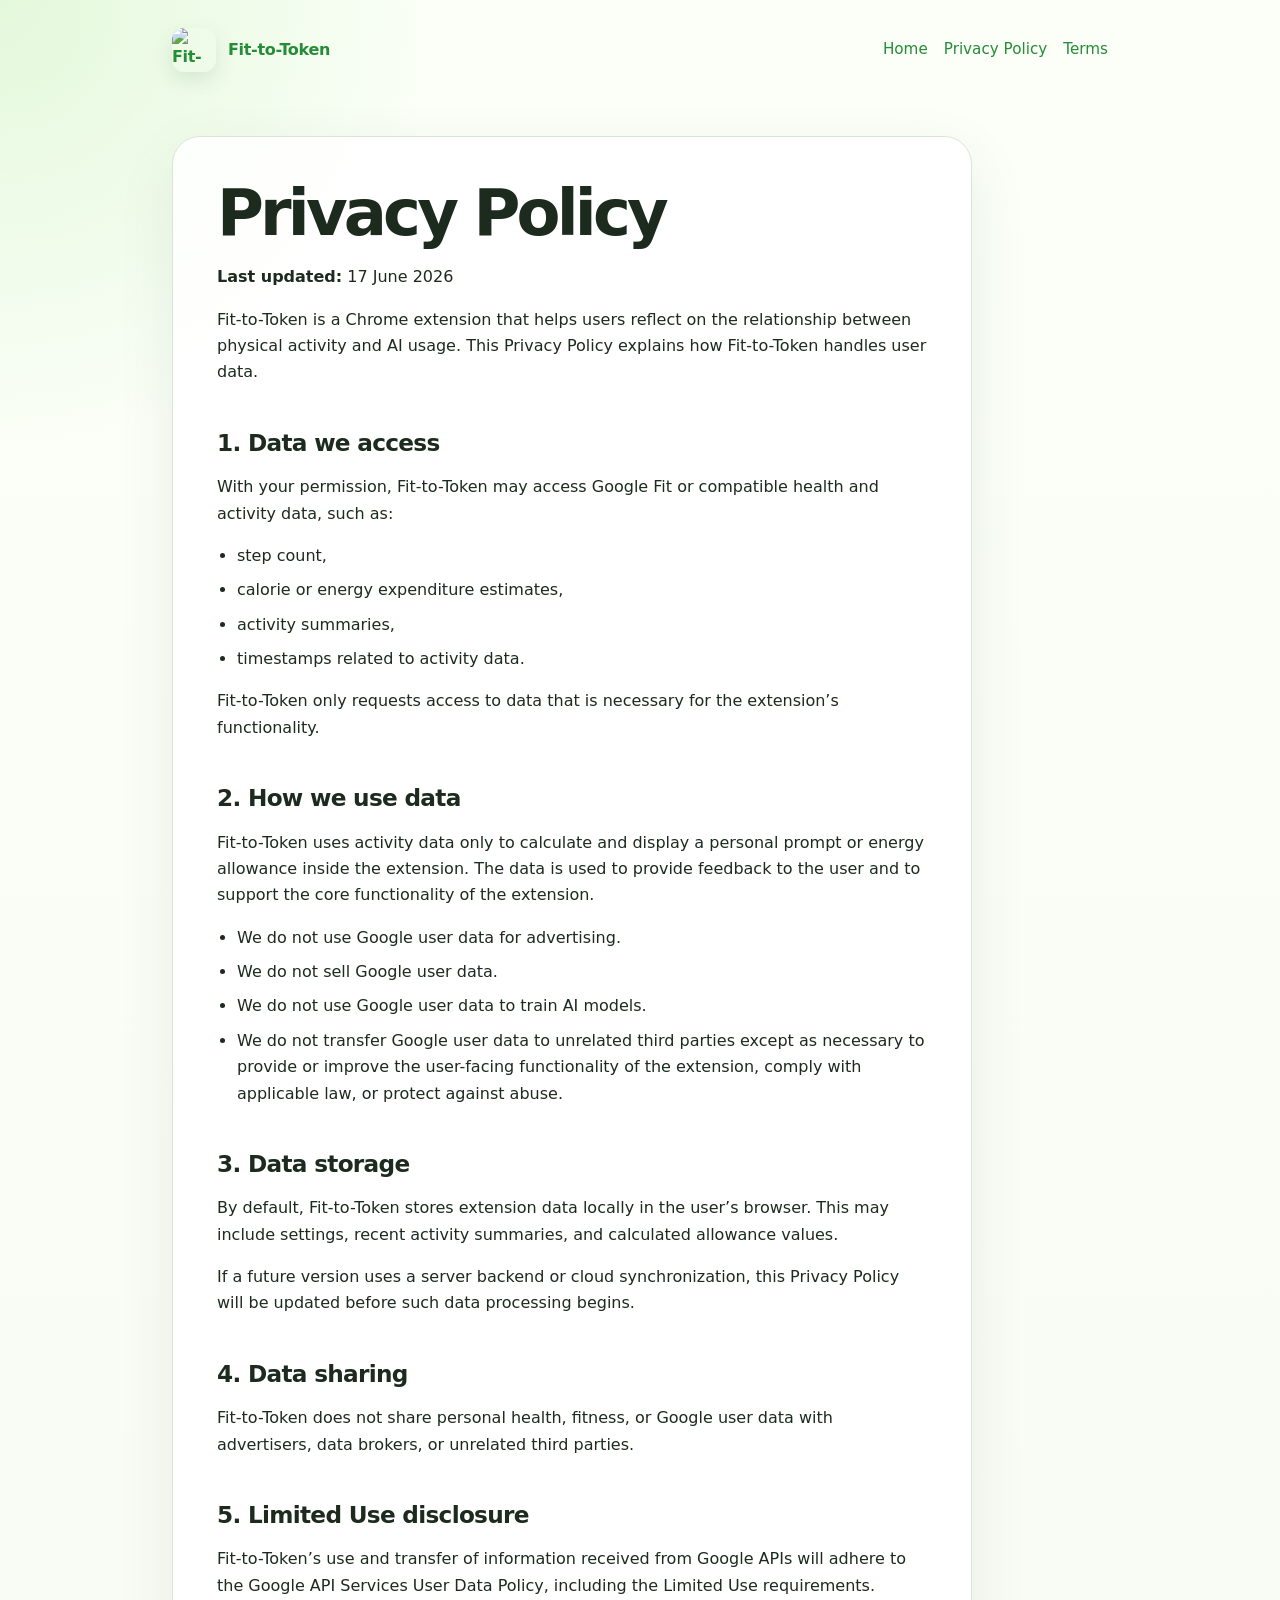
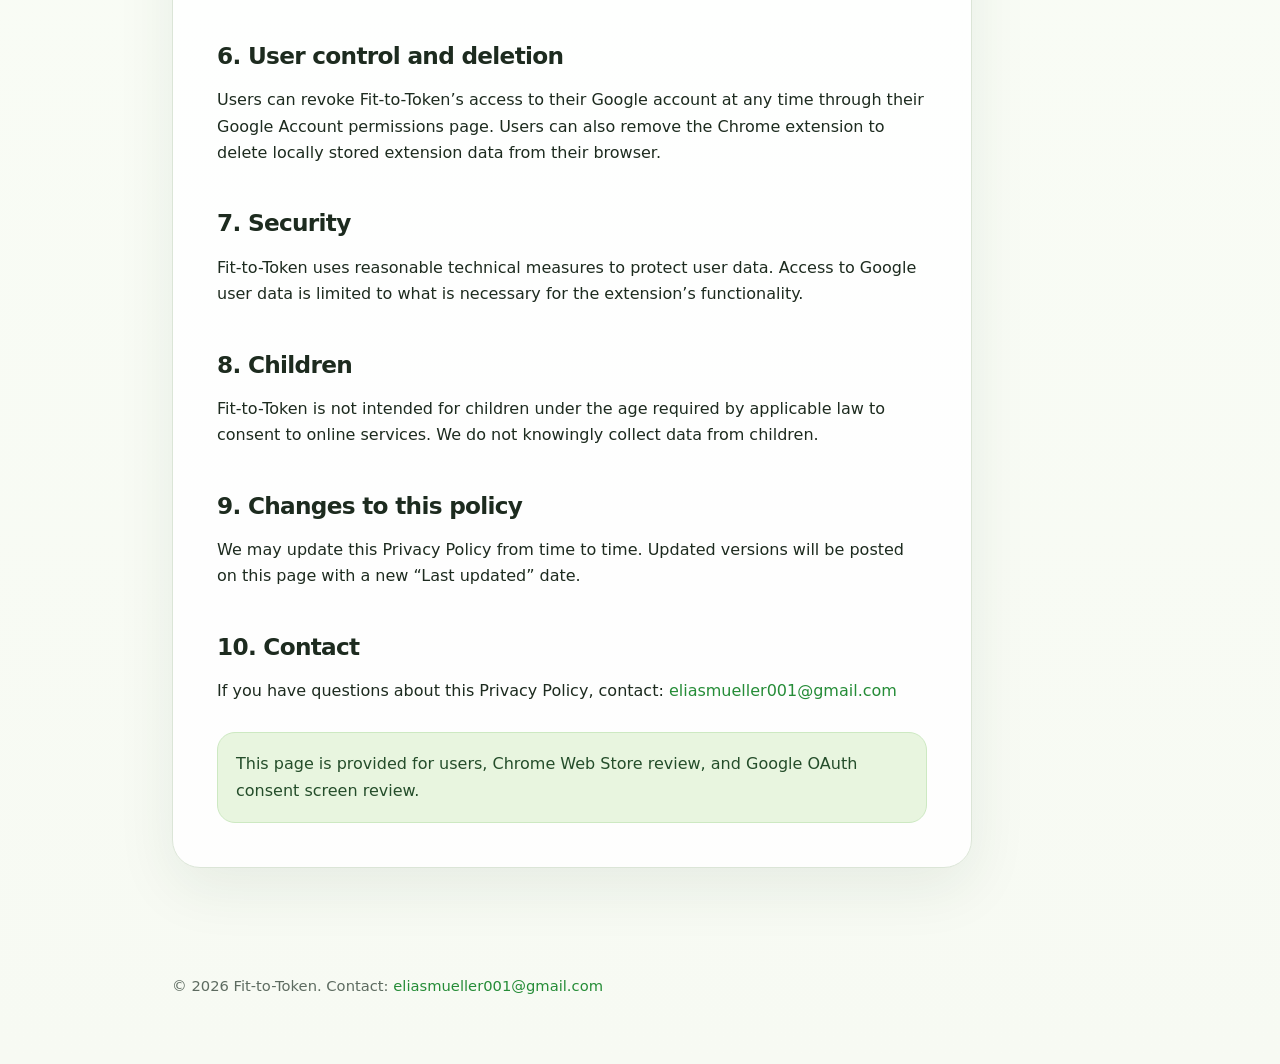
==== privacy.html @ 46495d7e "Add files via upload" ====
<!doctype html>
<html lang="en">
<head>

  <meta charset="utf-8">
  <meta name="viewport" content="width=device-width, initial-scale=1">
  <meta name="theme-color" content="#258c37">
  <link rel="icon" type="image/png" href="assets/favicon.png">
  <link rel="stylesheet" href="styles.css">

  <title>Privacy Policy | Fit-to-Token</title>
  <meta name="description" content="Privacy Policy for the Fit-to-Token Chrome extension.">
</head>
<body>

  <header class="site-header">
    <a class="brand" href="index.html" aria-label="Fit-to-Token homepage">
      <img src="assets/logo.png" alt="Fit-to-Token tree logo">
      <span>Fit-to-Token</span>
    </a>
    <nav aria-label="Main navigation">
      <a href="index.html">Home</a>
      <a href="privacy.html">Privacy Policy</a>
      <a href="terms.html">Terms</a>
    </nav>
  </header>

  <main>
    <article class="content-card">
      <h1>Privacy Policy</h1>
      <p><strong>Last updated:</strong> 17 June 2026</p>
      <p>Fit-to-Token is a Chrome extension that helps users reflect on the relationship between physical activity and AI usage. This Privacy Policy explains how Fit-to-Token handles user data.</p>

      <h2>1. Data we access</h2>
      <p>With your permission, Fit-to-Token may access Google Fit or compatible health and activity data, such as:</p>
      <ul>
        <li>step count,</li>
        <li>calorie or energy expenditure estimates,</li>
        <li>activity summaries,</li>
        <li>timestamps related to activity data.</li>
      </ul>
      <p>Fit-to-Token only requests access to data that is necessary for the extension’s functionality.</p>

      <h2>2. How we use data</h2>
      <p>Fit-to-Token uses activity data only to calculate and display a personal prompt or energy allowance inside the extension. The data is used to provide feedback to the user and to support the core functionality of the extension.</p>
      <ul>
        <li>We do not use Google user data for advertising.</li>
        <li>We do not sell Google user data.</li>
        <li>We do not use Google user data to train AI models.</li>
        <li>We do not transfer Google user data to unrelated third parties except as necessary to provide or improve the user-facing functionality of the extension, comply with applicable law, or protect against abuse.</li>
      </ul>

      <h2>3. Data storage</h2>
      <p>By default, Fit-to-Token stores extension data locally in the user’s browser. This may include settings, recent activity summaries, and calculated allowance values.</p>
      <p>If a future version uses a server backend or cloud synchronization, this Privacy Policy will be updated before such data processing begins.</p>

      <h2>4. Data sharing</h2>
      <p>Fit-to-Token does not share personal health, fitness, or Google user data with advertisers, data brokers, or unrelated third parties.</p>

      <h2>5. Limited Use disclosure</h2>
      <p>Fit-to-Token’s use and transfer of information received from Google APIs will adhere to the Google API Services User Data Policy, including the Limited Use requirements.</p>

      <h2>6. User control and deletion</h2>
      <p>Users can revoke Fit-to-Token’s access to their Google account at any time through their Google Account permissions page. Users can also remove the Chrome extension to delete locally stored extension data from their browser.</p>

      <h2>7. Security</h2>
      <p>Fit-to-Token uses reasonable technical measures to protect user data. Access to Google user data is limited to what is necessary for the extension’s functionality.</p>

      <h2>8. Children</h2>
      <p>Fit-to-Token is not intended for children under the age required by applicable law to consent to online services. We do not knowingly collect data from children.</p>

      <h2>9. Changes to this policy</h2>
      <p>We may update this Privacy Policy from time to time. Updated versions will be posted on this page with a new “Last updated” date.</p>

      <h2>10. Contact</h2>
      <p>If you have questions about this Privacy Policy, contact: <a href="mailto:eliasmueller001@gmail.com">eliasmueller001@gmail.com</a></p>

      <div class="notice">This page is provided for users, Chrome Web Store review, and Google OAuth consent screen review.</div>
    </article>
  </main>

  <footer>
    <p>© 2026 Fit-to-Token. Contact: <a href="mailto:eliasmueller001@gmail.com">eliasmueller001@gmail.com</a></p>
  </footer>

</body>
</html>
---- styles.css ----
:root {
  --bg: #f7faf3;
  --card: #ffffff;
  --ink: #1d2b1f;
  --muted: #5d6b60;
  --green: #258c37;
  --green-soft: #e8f5df;
  --line: #dbe5d7;
  --shadow: 0 20px 60px rgba(24, 64, 32, 0.08);
}

* { box-sizing: border-box; }

body {
  margin: 0;
  font-family: Inter, ui-sans-serif, system-ui, -apple-system, BlinkMacSystemFont, "Segoe UI", sans-serif;
  color: var(--ink);
  background:
    radial-gradient(circle at top left, rgba(122, 218, 88, 0.18), transparent 28rem),
    linear-gradient(180deg, #fbfff8 0%, var(--bg) 100%);
  line-height: 1.65;
}

a { color: var(--green); text-decoration: none; }
a:hover { text-decoration: underline; }

.site-header {
  max-width: 980px;
  margin: 0 auto;
  padding: 28px 22px 0;
  display: flex;
  justify-content: space-between;
  align-items: center;
  gap: 20px;
}

.brand {
  display: flex;
  align-items: center;
  gap: 12px;
  font-weight: 750;
  letter-spacing: -0.02em;
}

.brand img {
  width: 44px;
  height: 44px;
  border-radius: 12px;
  box-shadow: 0 8px 20px rgba(35, 88, 38, 0.12);
}

nav {
  display: flex;
  gap: 16px;
  flex-wrap: wrap;
  font-size: 0.95rem;
}

main {
  max-width: 980px;
  margin: 0 auto;
  padding: 64px 22px 80px;
}

.hero {
  display: grid;
  grid-template-columns: 1.2fr 0.8fr;
  align-items: center;
  gap: 44px;
}

.hero-card, .content-card {
  background: rgba(255, 255, 255, 0.88);
  border: 1px solid var(--line);
  border-radius: 28px;
  box-shadow: var(--shadow);
}

.hero-card { padding: 44px; }
.content-card { padding: 44px; max-width: 800px; }

.logo-panel {
  background: linear-gradient(180deg, #ffffff, #eef8e9);
  border: 1px solid var(--line);
  border-radius: 34px;
  padding: 34px;
  box-shadow: var(--shadow);
  text-align: center;
}

.logo-panel img {
  width: min(100%, 320px);
  border-radius: 28px;
}

h1 {
  margin: 0 0 18px;
  font-size: clamp(2.4rem, 5vw, 4.5rem);
  line-height: 1.02;
  letter-spacing: -0.06em;
}

h2 {
  margin-top: 38px;
  margin-bottom: 12px;
  font-size: 1.45rem;
  letter-spacing: -0.03em;
}

h3 {
  margin-top: 28px;
  margin-bottom: 8px;
  font-size: 1.05rem;
}

p { margin: 0 0 16px; }

.lead {
  font-size: 1.15rem;
  color: var(--muted);
  max-width: 64ch;
}

.badge {
  display: inline-flex;
  align-items: center;
  gap: 8px;
  padding: 8px 12px;
  border-radius: 999px;
  background: var(--green-soft);
  color: #22652e;
  font-weight: 650;
  font-size: 0.9rem;
  margin-bottom: 18px;
}

.actions {
  display: flex;
  flex-wrap: wrap;
  gap: 12px;
  margin-top: 28px;
}

.button {
  display: inline-block;
  padding: 12px 16px;
  border-radius: 14px;
  border: 1px solid var(--line);
  background: var(--green);
  color: white;
  font-weight: 700;
}

.button.secondary {
  background: white;
  color: var(--green);
}

ul { padding-left: 1.25rem; }
li { margin-bottom: 8px; }

.notice {
  margin-top: 28px;
  padding: 18px;
  background: var(--green-soft);
  border: 1px solid #cde9c2;
  border-radius: 18px;
  color: #244d2a;
}

footer {
  max-width: 980px;
  margin: 0 auto;
  padding: 26px 22px 50px;
  color: var(--muted);
  font-size: 0.92rem;
}

@media (max-width: 760px) {
  .site-header { align-items: flex-start; flex-direction: column; }
  .hero { grid-template-columns: 1fr; }
  .hero-card, .content-card { padding: 28px; border-radius: 22px; }
  main { padding-top: 36px; }
}
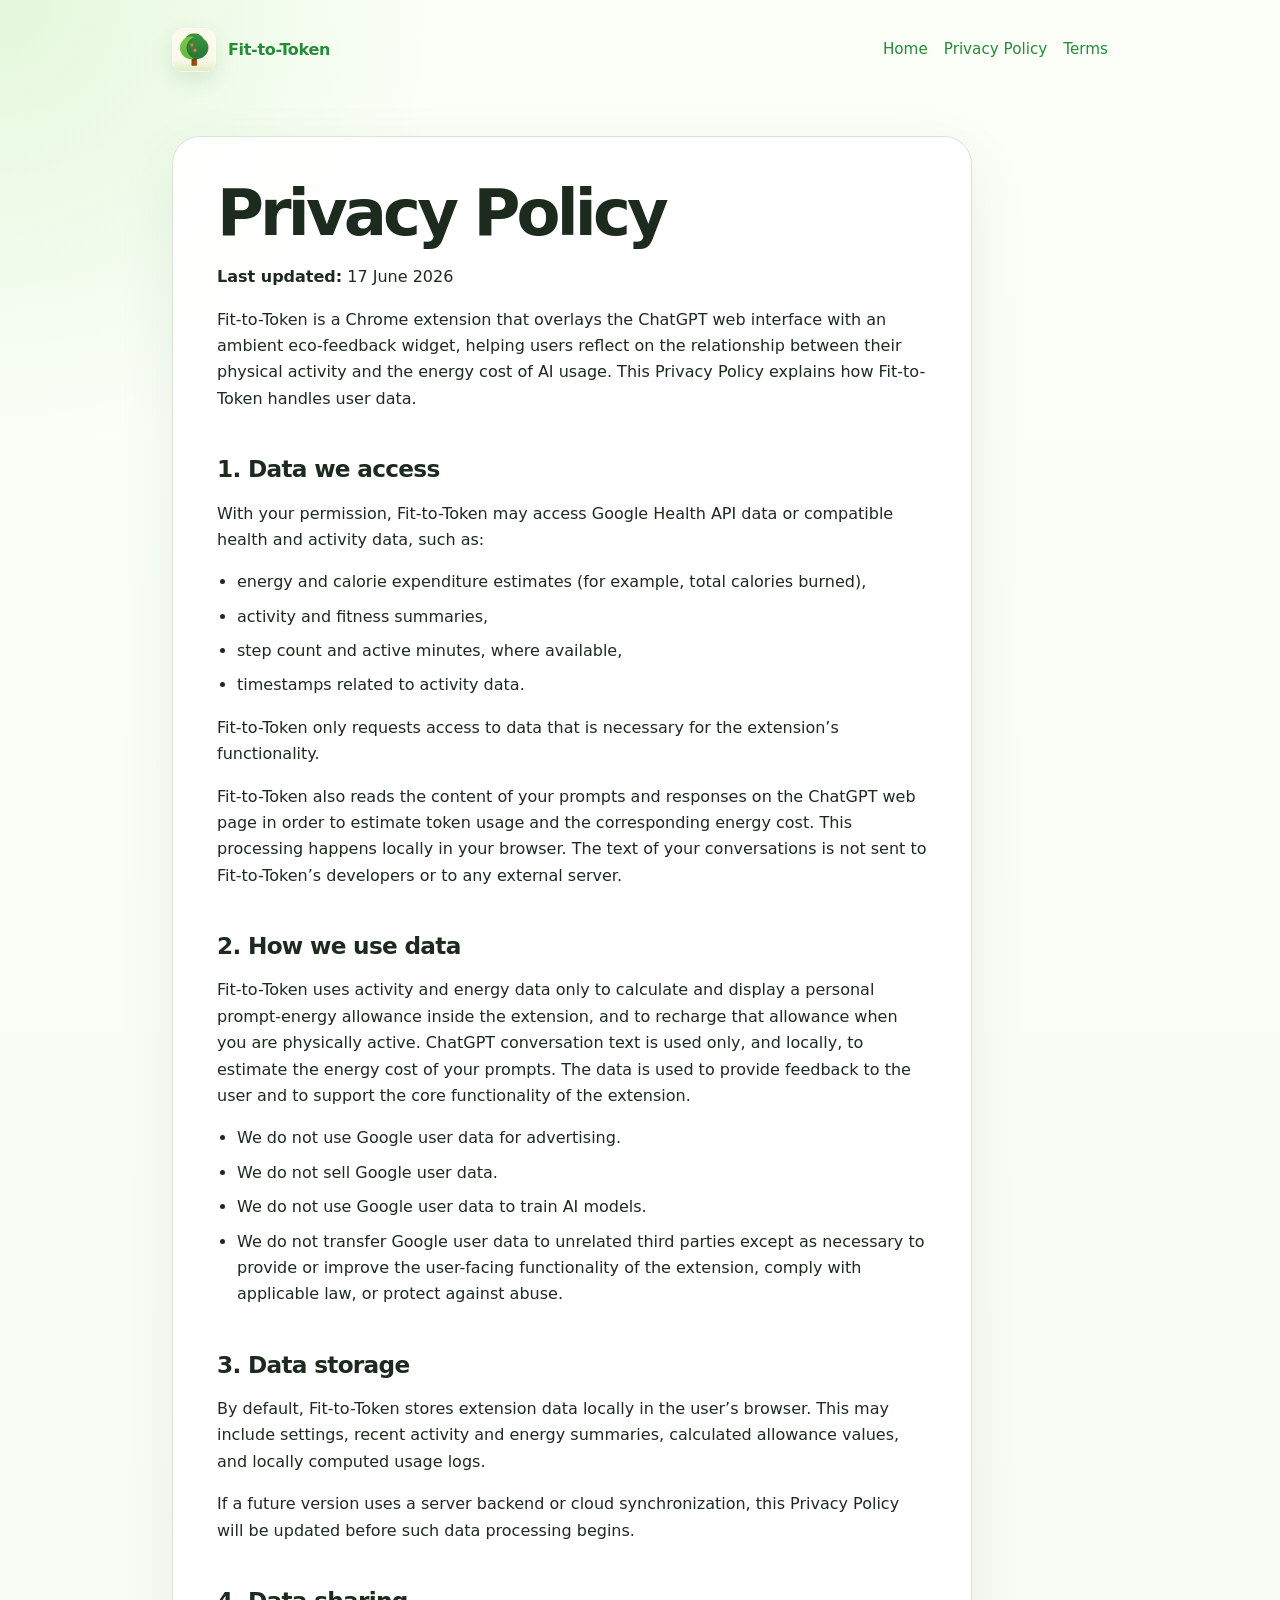
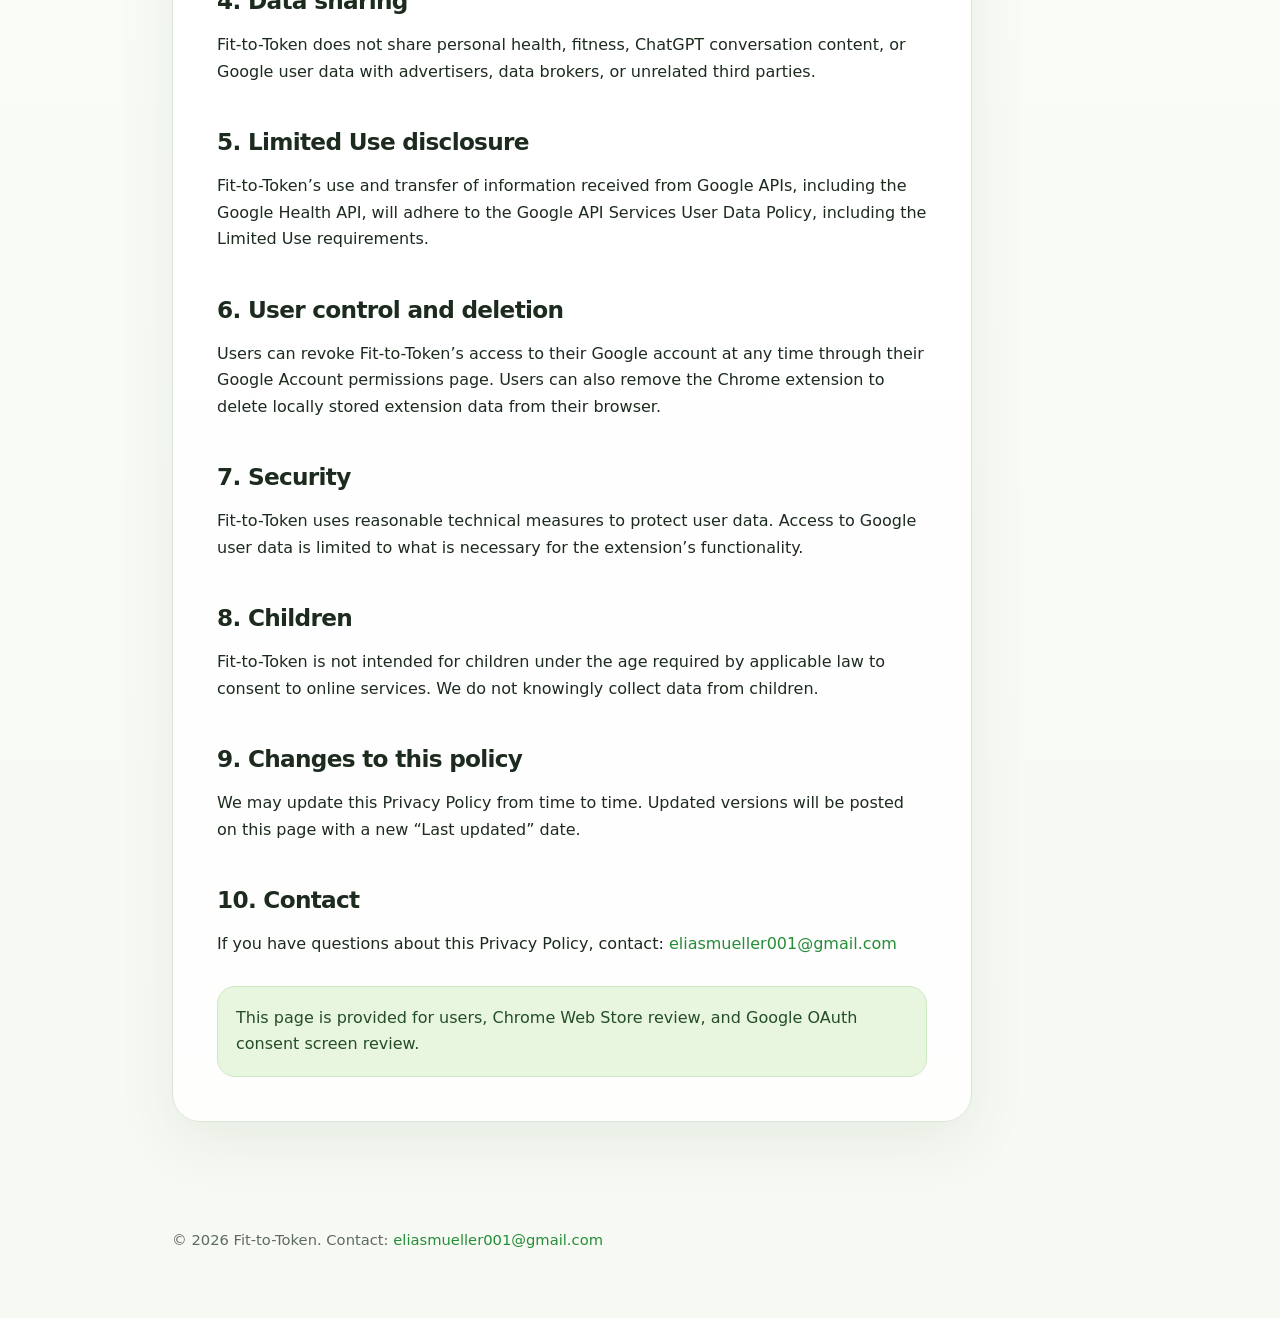
==== commit 7bcea63f: "Add Google AUth" ====
--- a/privacy.html
+++ b/privacy.html
@@ -29,20 +29,21 @@
     <article class="content-card">
       <h1>Privacy Policy</h1>
       <p><strong>Last updated:</strong> 17 June 2026</p>
-      <p>Fit-to-Token is a Chrome extension that helps users reflect on the relationship between physical activity and AI usage. This Privacy Policy explains how Fit-to-Token handles user data.</p>
+      <p>Fit-to-Token is a Chrome extension that overlays the ChatGPT web interface with an ambient eco-feedback widget, helping users reflect on the relationship between their physical activity and the energy cost of AI usage. This Privacy Policy explains how Fit-to-Token handles user data.</p>
 
       <h2>1. Data we access</h2>
-      <p>With your permission, Fit-to-Token may access Google Fit or compatible health and activity data, such as:</p>
+      <p>With your permission, Fit-to-Token may access Google Health API data or compatible health and activity data, such as:</p>
       <ul>
-        <li>step count,</li>
-        <li>calorie or energy expenditure estimates,</li>
-        <li>activity summaries,</li>
+        <li>energy and calorie expenditure estimates (for example, total calories burned),</li>
+        <li>activity and fitness summaries,</li>
+        <li>step count and active minutes, where available,</li>
         <li>timestamps related to activity data.</li>
       </ul>
       <p>Fit-to-Token only requests access to data that is necessary for the extension’s functionality.</p>
+      <p>Fit-to-Token also reads the content of your prompts and responses on the ChatGPT web page in order to estimate token usage and the corresponding energy cost. This processing happens locally in your browser. The text of your conversations is not sent to Fit-to-Token’s developers or to any external server.</p>
 
       <h2>2. How we use data</h2>
-      <p>Fit-to-Token uses activity data only to calculate and display a personal prompt or energy allowance inside the extension. The data is used to provide feedback to the user and to support the core functionality of the extension.</p>
+      <p>Fit-to-Token uses activity and energy data only to calculate and display a personal prompt-energy allowance inside the extension, and to recharge that allowance when you are physically active. ChatGPT conversation text is used only, and locally, to estimate the energy cost of your prompts. The data is used to provide feedback to the user and to support the core functionality of the extension.</p>
       <ul>
         <li>We do not use Google user data for advertising.</li>
         <li>We do not sell Google user data.</li>
@@ -51,14 +52,14 @@
       </ul>
 
       <h2>3. Data storage</h2>
-      <p>By default, Fit-to-Token stores extension data locally in the user’s browser. This may include settings, recent activity summaries, and calculated allowance values.</p>
+      <p>By default, Fit-to-Token stores extension data locally in the user’s browser. This may include settings, recent activity and energy summaries, calculated allowance values, and locally computed usage logs.</p>
       <p>If a future version uses a server backend or cloud synchronization, this Privacy Policy will be updated before such data processing begins.</p>
 
       <h2>4. Data sharing</h2>
-      <p>Fit-to-Token does not share personal health, fitness, or Google user data with advertisers, data brokers, or unrelated third parties.</p>
+      <p>Fit-to-Token does not share personal health, fitness, ChatGPT conversation content, or Google user data with advertisers, data brokers, or unrelated third parties.</p>
 
       <h2>5. Limited Use disclosure</h2>
-      <p>Fit-to-Token’s use and transfer of information received from Google APIs will adhere to the Google API Services User Data Policy, including the Limited Use requirements.</p>
+      <p>Fit-to-Token’s use and transfer of information received from Google APIs, including the Google Health API, will adhere to the Google API Services User Data Policy, including the Limited Use requirements.</p>
 
       <h2>6. User control and deletion</h2>
       <p>Users can revoke Fit-to-Token’s access to their Google account at any time through their Google Account permissions page. Users can also remove the Chrome extension to delete locally stored extension data from their browser.</p>
